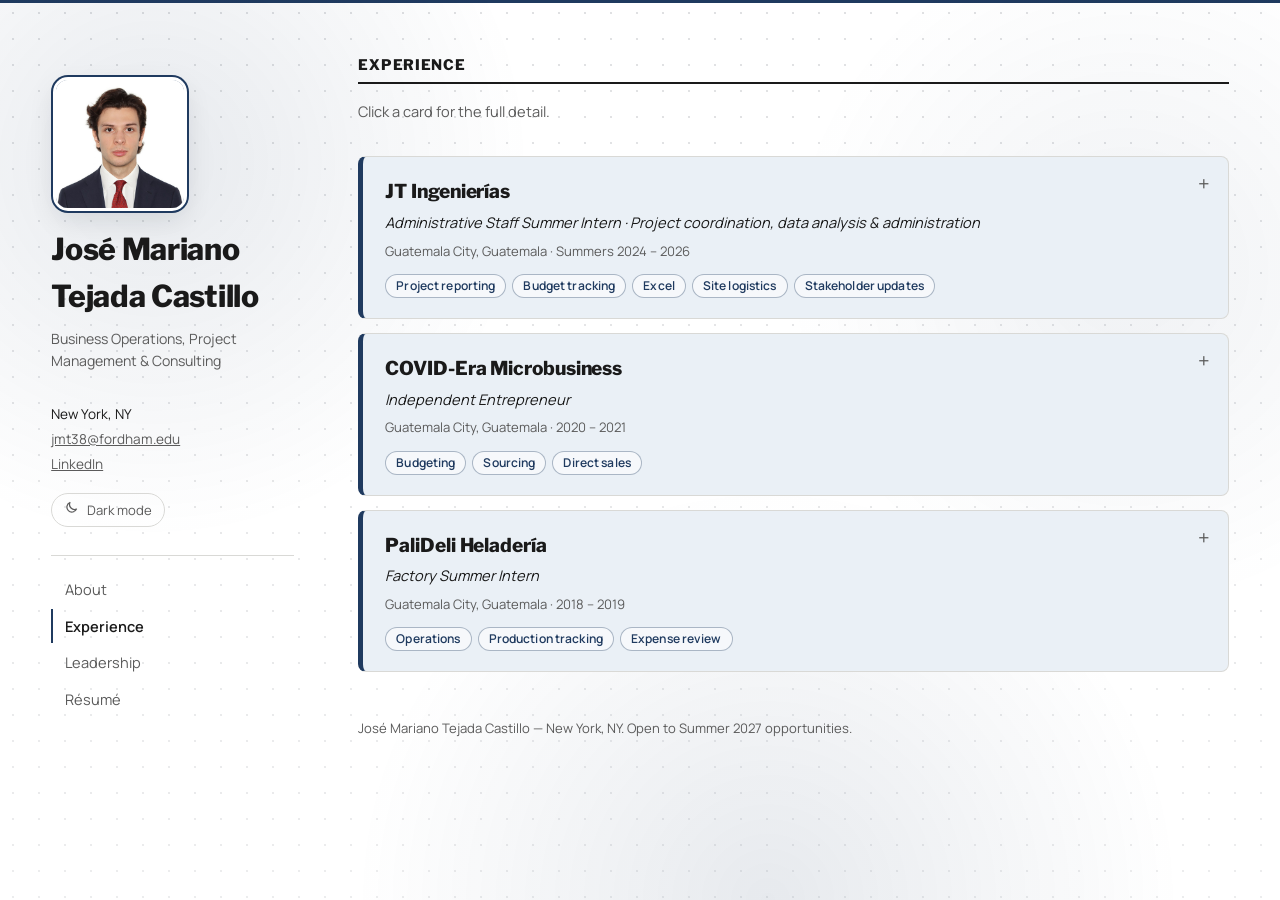
==== experience.html @ 31da2e09 "Add relevant coursework to education cards Co-Authored-By: Claude Opus 5.5 <noreply@anthropic.com>" ====
<!doctype html>
<html lang="en">
<head>
<meta charset="utf-8">
<meta name="viewport" content="width=device-width, initial-scale=1">
<title>Experience — José Tejada</title>
<meta name="description" content="Professional experience: JT Ingenierías and PaliDeli Heladería.">
<meta name="color-scheme" content="light dark">
<script>try{var t=localStorage.getItem("theme");if(t==="light"||t==="dark")document.documentElement.dataset.theme=t}catch(e){}</script>
<meta name="theme-color" content="#1F3A5F">
<link rel="icon" href="data:image/svg+xml,%3Csvg xmlns=%27http://www.w3.org/2000/svg%27 viewBox=%270 0 64 64%27%3E%3Crect width=%2764%27 height=%2764%27 rx=%2712%27 fill=%27%231F3A5F%27/%3E%3Ctext x=%2732%27 y=%2743%27 font-family=%27Arial,Helvetica,sans-serif%27 font-size=%2730%27 font-weight=%27800%27 fill=%27%23FFFFFF%27 text-anchor=%27middle%27%3EJT%3C/text%3E%3C/svg%3E">
<link rel="apple-touch-icon" href="data:image/svg+xml,%3Csvg xmlns=%27http://www.w3.org/2000/svg%27 viewBox=%270 0 64 64%27%3E%3Crect width=%2764%27 height=%2764%27 rx=%2712%27 fill=%27%231F3A5F%27/%3E%3Ctext x=%2732%27 y=%2743%27 font-family=%27Arial,Helvetica,sans-serif%27 font-size=%2730%27 font-weight=%27800%27 fill=%27%23FFFFFF%27 text-anchor=%27middle%27%3EJT%3C/text%3E%3C/svg%3E">
<meta property="og:type" content="profile">
<meta property="og:title" content="Experience — José Tejada">
<meta property="og:description" content="Professional experience: JT Ingenierías and PaliDeli Heladería.">
<meta property="og:url" content="https://josetejadamariano-ux.github.io/experience.html">
<meta property="og:image" content="https://josetejadamariano-ux.github.io/headshot.jpg">
<meta name="twitter:card" content="summary">
<meta name="twitter:title" content="Experience — José Tejada">
<meta name="twitter:description" content="Professional experience: JT Ingenierías and PaliDeli Heladería.">
<meta name="twitter:image" content="https://josetejadamariano-ux.github.io/headshot.jpg">
<style>
  :root{
    --ink:#1A1A1A;
    --paper:#FFFFFF;
    --panel:#F7F7F5;
    --muted:#5B5B5B;
    --line:#D9D9D6;
    --accent:#1F3A5F;
    --accent-tint:#EAF0F6;
    --shadow-hover:rgba(15,23,32,.12);
    --glow:rgba(31,58,95,.11);
    --glow-2:rgba(31,58,95,.07);
    --dot:rgba(60,66,78,.16);
    --spot:rgba(30,40,60,.10);
    --card-glow:rgba(31,58,95,.10);
  }
  @media (prefers-color-scheme: dark){
    :root:not([data-theme="light"]){
      --ink:#EDEDED; --paper:#121212; --panel:#191919; --muted:#A3A3A3; --line:#333333;
      --accent:#7FA0C9; --accent-tint:#1B2733; --shadow-hover:rgba(0,0,0,.5);
      --glow:rgba(127,160,201,.17); --glow-2:rgba(127,160,201,.11); --dot:rgba(255,255,255,.05); --spot:rgba(127,160,201,.11); --card-glow:rgba(127,160,201,.16);
    }
  }
  :root[data-theme="dark"]{
    --ink:#EDEDED; --paper:#121212; --panel:#191919; --muted:#A3A3A3; --line:#333333;
    --accent:#7FA0C9; --accent-tint:#1B2733; --shadow-hover:rgba(0,0,0,.5);
    --glow:rgba(127,160,201,.17); --glow-2:rgba(127,160,201,.11); --dot:rgba(255,255,255,.05); --spot:rgba(127,160,201,.11); --card-glow:rgba(127,160,201,.16);
  }
  *{box-sizing:border-box}
  html{border-top:3px solid var(--accent);font-size:clamp(16px, .4vw + 11px, 19px)}
  body{
    background:var(--paper); color:var(--ink); margin:0;
    font-family:"Manrope",Calibri,"Segoe UI",Arial,sans-serif;
    line-height:1.55; font-size:1rem;
  }

  /* ---------- ambient background: slow-drifting soft glow + faint dot grid ---------- */
  body::before,body::after{content:"";position:fixed;inset:0;z-index:-1;pointer-events:none}
  body::before{
    background:
      radial-gradient(42vmax 42vmax at 12% 18%, var(--glow), transparent 70%),
      radial-gradient(38vmax 38vmax at 88% 30%, var(--glow-2), transparent 70%),
      radial-gradient(46vmax 46vmax at 60% 100%, var(--glow), transparent 70%);
    animation:drift 38s ease-in-out infinite alternate;
  }
  body::after{
    background-image:radial-gradient(var(--dot) 1px, transparent 1.2px);
    background-size:26px 26px;
    -webkit-mask-image:linear-gradient(180deg,#000 0%,rgba(0,0,0,.6) 100%);
            mask-image:linear-gradient(180deg,#000 0%,rgba(0,0,0,.6) 100%);
  }
  @keyframes drift{
    0%  {transform:translate3d(0,0,0) scale(1)}
    50% {transform:translate3d(3vw,-2vh,0) scale(1.06)}
    100%{transform:translate3d(-2vw,3vh,0) scale(1.02)}
  }
  .spotlight{
    position:fixed;inset:0;z-index:-1;pointer-events:none;opacity:0;transition:opacity .5s ease;
    background:radial-gradient(600px circle at var(--mx,50%) var(--my,50%), var(--spot), transparent 65%);
  }
  .spotlight.on{opacity:1}
  .reveal-ready .entry:not(.in){opacity:0}
  .entry.in{animation:rise .5s cubic-bezier(.2,.7,.3,1) var(--d,0ms) backwards}
  @keyframes rise{from{opacity:0;transform:translateY(10px)}to{opacity:1;transform:none}}
  .content,.sidebar{animation:rise .55s ease-out both}
  .content{animation-delay:.08s}
  @media (prefers-reduced-motion: reduce){
    body::before,.content,.sidebar,.entry.in{animation:none}
  }
  a{color:var(--accent)}
  a:focus-visible,summary:focus-visible{outline:2px solid var(--accent);outline-offset:-2px}
  h1,h2,.entry-org{font-family:"Libre Franklin","Manrope",Calibri,"Segoe UI",Arial,sans-serif}
  h1{font-size:1.875rem;font-weight:800;margin:0;letter-spacing:-.01em}
  h2{
    font-size:0.90625rem;font-weight:800;letter-spacing:.05em;text-transform:uppercase;
    margin:0 0 16px;padding-bottom:5px;border-bottom:2px solid var(--ink);
  }
  [hidden]{display:none!important}

  /* ---------- shell: sidebar + content ---------- */
  .shell{
    max-width:1680px;margin:0 auto;padding:0 clamp(24px, 4vw, 80px);
    display:grid;grid-template-columns:clamp(240px, 19vw, 330px) 1fr;gap:clamp(40px, 5vw, 104px);
    align-items:start;
  }
  @media (max-width:800px){
    .shell{grid-template-columns:1fr;gap:0;padding:0 20px}
  }

  .sidebar{
    position:sticky;top:24px;padding:clamp(36px, 4vw, 64px) 0;
    display:flex;flex-direction:column;gap:18px;
  }
  @media (max-width:800px){
    .sidebar{position:static;padding:28px 0 20px;border-bottom:1px solid var(--line)}
  }
  .headshot{
    width:clamp(120px, 10vw, 180px);height:clamp(120px, 10vw, 180px);border-radius:12px;object-fit:cover;
    box-shadow:0 0 0 3px var(--paper), 0 0 0 5px var(--accent), 0 10px 28px var(--shadow-hover);
    margin:5px 0 0 5px;
  }
  .sb-role{font-size:0.875rem;color:var(--muted);margin-top:8px}
  .sb-contact{margin-top:14px;display:flex;flex-direction:column;gap:4px;font-size:0.84375rem}
  .sb-contact a{color:var(--muted);text-decoration:underline}
  .theme-toggle{
    align-self:flex-start;display:inline-flex;align-items:center;gap:8px;
    font:inherit;font-size:0.8125rem;color:var(--muted);cursor:pointer;
    background:none;border:1px solid var(--line);border-radius:999px;padding:6px 12px;
    transition:color .16s ease,border-color .16s ease;
  }
  .theme-toggle:hover{color:var(--ink);border-color:var(--accent)}
  .theme-toggle:focus-visible{outline:2px solid var(--accent);outline-offset:2px}

  .sb-nav{
    margin-top:10px;padding-top:16px;border-top:1px solid var(--line);
    display:flex;flex-direction:column;gap:2px;
  }
  @media (max-width:800px){
    .sb-nav{flex-direction:row;flex-wrap:wrap;gap:4px 18px;border-top:0;padding-top:12px}
  }
  .sb-nav a{
    position:relative;color:var(--muted);text-decoration:none;font-size:0.90625rem;
    padding:6px 0 6px 12px;border-left:2px solid transparent;
    transition:border-color .16s ease,color .16s ease;
  }
  @media (max-width:800px){ .sb-nav a{padding:2px 0;border-left:0} }
  .sb-nav a:hover{color:var(--ink)}
  .sb-nav a[aria-current="page"]{color:var(--ink);font-weight:600;border-left-color:var(--accent)}

  /* ---------- content column ---------- */
  .content{min-width:0;padding:clamp(36px, 4vw, 64px) 0 60px}

  .page-title{padding-bottom:8px}
  .page-title .sub{margin-top:4px;font-size:0.90625rem;color:var(--muted)}

  section{padding:26px 0}
  section:first-child{padding-top:0}
  section + section{border-top:1px solid var(--line)}
  .about p{margin:0 0 1.1em;max-width:78ch;font-size:1.09375rem;line-height:1.6}
  .about p:last-child{margin-bottom:0}

  /* ---------- entry cards ---------- */
  .card-grid{
    display:grid;grid-template-columns:1fr;gap:14px;
  }
  .card-grid.two-col{grid-template-columns:repeat(2,1fr);gap:clamp(18px, 1.6vw, 28px)}
  @media (max-width:600px){
    .card-grid.two-col{grid-template-columns:1fr}
  }

  .entry{
    background:var(--accent-tint);
    border:1px solid var(--line);
    border-left:5px solid var(--accent);
    border-radius:8px;
    padding:0;position:relative;
    transition:transform .16s ease, box-shadow .16s ease, border-color .16s ease;
  }
  .entry::before{
    content:"";position:absolute;inset:0;border-radius:inherit;pointer-events:none;
    opacity:0;transition:opacity .25s ease;
    background:radial-gradient(420px circle at var(--gx,50%) var(--gy,50%), var(--card-glow), transparent 65%);
  }
  .entry:hover::before{opacity:1}
  .entry:hover{border-top-color:color-mix(in srgb, var(--accent) 45%, var(--line));border-right-color:color-mix(in srgb, var(--accent) 45%, var(--line));border-bottom-color:color-mix(in srgb, var(--accent) 45%, var(--line))}
  .entry > *{position:relative}
  .entry:hover{transform:translateY(-3px);box-shadow:0 10px 24px var(--shadow-hover)}
  @media (prefers-reduced-motion: reduce){
    .entry{transition:none} .entry:hover{transform:none}
  }
  .entry summary{
    list-style:none;cursor:pointer;padding:20px 44px 20px 22px;
    display:flex;flex-direction:column;gap:3px;position:relative;
  }
  .entry summary::-webkit-details-marker{display:none}
  .entry summary::after{
    content:"+";position:absolute;top:17px;right:18px;transition:transform .25s ease;
    font-size:1.25rem;color:var(--muted);line-height:1;
  }
  .entry[open] summary::after{content:"–";transform:rotate(180deg)}
  .entry-org{font-weight:800;font-size:1.1875rem;letter-spacing:-.005em}
  .entry-role{font-style:italic;color:var(--ink);font-size:0.90625rem;margin-top:1px}
  .entry-meta{color:var(--muted);font-size:0.8125rem;margin-top:4px}
  .entry-body{padding:0 22px 20px;overflow:hidden}
  .entry-courses{margin-top:10px;font-size:0.84375rem;color:var(--ink);max-width:90ch}
  .tags{display:flex;flex-wrap:wrap;gap:6px;margin:10px 0 0;padding:0;list-style:none}
  .tags li{
    font-size:0.75rem;font-weight:600;letter-spacing:.01em;line-height:1;
    padding:5px 10px;border-radius:999px;
    color:var(--accent);border:1px solid color-mix(in srgb, var(--accent) 35%, transparent);
    background:color-mix(in srgb, var(--paper) 55%, transparent);
  }
  .entry-body ul{margin:0;padding-left:18px;font-size:0.90625rem;max-width:90ch}
  .entry-body li + li{margin-top:5px}
  .entry-plain{padding:20px 22px}

  /* ---------- resume page ---------- */
  .resume-tagline{color:var(--muted);margin-top:6px;max-width:60ch}
  .btn-row{margin-top:16px;display:flex;gap:10px;flex-wrap:wrap}
  .btn{
    display:inline-block;font-size:0.875rem;font-weight:600;text-decoration:none;
    padding:10px 18px;border-radius:4px;border:1px solid var(--ink);color:var(--ink);
    cursor:pointer;background:none;font-family:inherit;
  }
  .btn.primary{background:var(--ink);color:var(--paper)}
  .fact{display:flex;gap:14px;padding:6px 0;font-size:0.90625rem}
  .fact dt{flex:none;width:150px;color:var(--muted)}
  .fact dd{margin:0}
  .fact dd ul{margin:0;padding-left:16px}
  .fact dd li + li{margin-top:3px}

  footer.site-footer{padding:20px 0 40px;font-size:0.8125rem;color:var(--muted)}
</style>
<link rel="preconnect" href="https://fonts.googleapis.com">
<link rel="preconnect" href="https://fonts.gstatic.com" crossorigin>
<link href="https://fonts.googleapis.com/css2?family=Libre+Franklin:wght@700;800;900&family=Manrope:wght@400;500;600;700&display=swap" rel="stylesheet">
</head>
<body>
<div class="shell">
<aside class="sidebar">
    <img class="headshot" src="headshot.jpg" alt="José Mariano Tejada Castillo" width="120" height="120">
    <div>
      <h1>José Mariano Tejada Castillo</h1>
      <div class="sb-role">Business Operations, Project Management &amp; Consulting</div>
    </div>
    <div class="sb-contact">
      <span>New York, NY</span>
      <a href="mailto:jmt38@fordham.edu">jmt38@fordham.edu</a>
      <a href="https://www.linkedin.com/in/josemarianotejada" target="_blank" rel="noopener">LinkedIn</a>
    </div>
    <button class="theme-toggle" type="button" hidden><span class="tt-sun"><svg viewBox="0 0 24 24" width="15" height="15" fill="none" stroke="currentColor" stroke-width="2" stroke-linecap="round" aria-hidden="true"><circle cx="12" cy="12" r="4.5"/><path d="M12 2v2M12 20v2M4.9 4.9l1.4 1.4M17.7 17.7l1.4 1.4M2 12h2M20 12h2M4.9 19.1l1.4-1.4M17.7 6.3l1.4-1.4"/></svg></span><span class="tt-moon"><svg viewBox="0 0 24 24" width="15" height="15" fill="none" stroke="currentColor" stroke-width="2" stroke-linecap="round" stroke-linejoin="round" aria-hidden="true"><path d="M20 14.5A8 8 0 0 1 9.5 4a8 8 0 1 0 10.5 10.5z"/></svg></span><span class="tt-label"></span></button>
    <nav class="sb-nav">
      <a href="index.html">About</a>
      <a href="experience.html" aria-current="page">Experience</a>
      <a href="leadership.html">Leadership</a>
      <a href="resume.html">Résumé</a>
    </nav>
  </aside>
  <main class="content">
    <div class="page-title">
      <h2>Experience</h2>
      <div class="sub">Click a card for the full detail.</div>
    </div>
    <section>
      <div class="card-grid">
      <details class="entry">
        <summary>
          <div class="entry-org">JT Ingenierías</div>
          <div class="entry-role">Administrative Staff Summer Intern · Project coordination, data analysis &amp; administration</div>
          <div class="entry-meta">Guatemala City, Guatemala · Summers 2024 – 2026</div>
          <ul class="tags" aria-label="Skills"><li>Project reporting</li><li>Budget tracking</li><li>Excel</li><li>Site logistics</li><li>Stakeholder updates</li></ul>
        </summary>
        <div class="entry-body">
          <ul>
          <li>Compiled progress and budget reports and ran Excel-based analysis for three sections of the Corredor Verde toll road development, a ~$65M infrastructure project, for the engineering and construction teams</li>
          <li>Moved into on-site logistics and 3D-model review in the third summer, pulling project status directly from field operations rather than solely through desk-based reporting</li>
          <li>Presented weekly project reports, compiled in PowerPoint, to my supervisor across all three summers to keep senior stakeholders informed</li>
          </ul>
        </div>
      </details>
      <details class="entry">
        <summary>
          <div class="entry-org">COVID-Era Microbusiness</div>
          <div class="entry-role">Independent Entrepreneur</div>
          <div class="entry-meta">Guatemala City, Guatemala · 2020 – 2021</div>
          <ul class="tags" aria-label="Skills"><li>Budgeting</li><li>Sourcing</li><li>Direct sales</li></ul>
        </summary>
        <div class="entry-body">
          <ul>
          <li>Co-managed a face mask and sweater venture during the pandemic</li>
          <li>Oversaw budgeting, production sourcing, and direct sales strategy</li>
          </ul>
        </div>
      </details>
      <details class="entry">
        <summary>
          <div class="entry-org">PaliDeli Heladería</div>
          <div class="entry-role">Factory Summer Intern</div>
          <div class="entry-meta">Guatemala City, Guatemala · 2018 – 2019</div>
          <ul class="tags" aria-label="Skills"><li>Operations</li><li>Production tracking</li><li>Expense review</li></ul>
        </summary>
        <div class="entry-body">
          <ul>
          <li>Supported daily operations as part of a 4-person factory team, assisting with production tracking and expense review</li>
          <li>Collaborated with senior staff on marketing and strategy initiatives tied to production output</li>
          </ul>
        </div>
      </details>
      </div>
    </section>
    <footer class="site-footer">José Mariano Tejada Castillo — New York, NY. Open to Summer 2027 opportunities.</footer>
  </main>

</div>
<script src="site.js" defer></script>
</body>
</html>
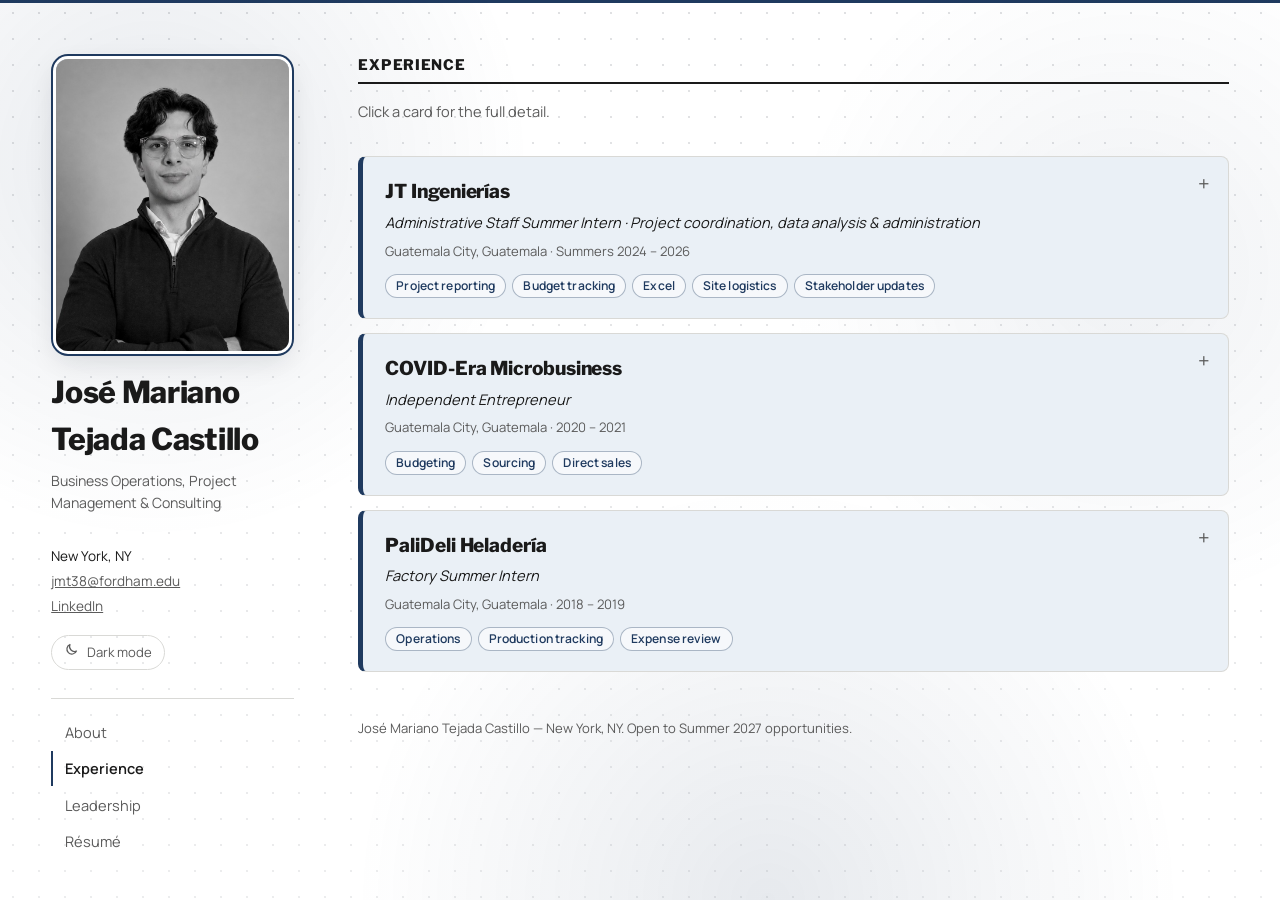
==== commit c8e1ede3: "New portrait photo (4:5) in sidebar, updated link-preview card Co-Authored-By: Claude Opus 5.5 <nore" ====
--- a/experience.html
+++ b/experience.html
@@ -14,224 +14,15 @@
 <meta property="og:title" content="Experience — José Tejada">
 <meta property="og:description" content="Professional experience: JT Ingenierías and PaliDeli Heladería.">
 <meta property="og:url" content="https://josetejadamariano-ux.github.io/experience.html">
-<meta property="og:image" content="https://josetejadamariano-ux.github.io/headshot.jpg">
-<meta name="twitter:card" content="summary">
+<meta property="og:image" content="https://josetejadamariano-ux.github.io/share.png">
+<meta property="og:image:width" content="1200">
+<meta property="og:image:height" content="630">
+<meta property="og:image:alt" content="José Tejada — Business Operations, Project Management &amp; Consulting">
+<meta name="twitter:card" content="summary_large_image">
 <meta name="twitter:title" content="Experience — José Tejada">
 <meta name="twitter:description" content="Professional experience: JT Ingenierías and PaliDeli Heladería.">
-<meta name="twitter:image" content="https://josetejadamariano-ux.github.io/headshot.jpg">
-<style>
-  :root{
-    --ink:#1A1A1A;
-    --paper:#FFFFFF;
-    --panel:#F7F7F5;
-    --muted:#5B5B5B;
-    --line:#D9D9D6;
-    --accent:#1F3A5F;
-    --accent-tint:#EAF0F6;
-    --shadow-hover:rgba(15,23,32,.12);
-    --glow:rgba(31,58,95,.11);
-    --glow-2:rgba(31,58,95,.07);
-    --dot:rgba(60,66,78,.16);
-    --spot:rgba(30,40,60,.10);
-    --card-glow:rgba(31,58,95,.10);
-  }
-  @media (prefers-color-scheme: dark){
-    :root:not([data-theme="light"]){
-      --ink:#EDEDED; --paper:#121212; --panel:#191919; --muted:#A3A3A3; --line:#333333;
-      --accent:#7FA0C9; --accent-tint:#1B2733; --shadow-hover:rgba(0,0,0,.5);
-      --glow:rgba(127,160,201,.17); --glow-2:rgba(127,160,201,.11); --dot:rgba(255,255,255,.05); --spot:rgba(127,160,201,.11); --card-glow:rgba(127,160,201,.16);
-    }
-  }
-  :root[data-theme="dark"]{
-    --ink:#EDEDED; --paper:#121212; --panel:#191919; --muted:#A3A3A3; --line:#333333;
-    --accent:#7FA0C9; --accent-tint:#1B2733; --shadow-hover:rgba(0,0,0,.5);
-    --glow:rgba(127,160,201,.17); --glow-2:rgba(127,160,201,.11); --dot:rgba(255,255,255,.05); --spot:rgba(127,160,201,.11); --card-glow:rgba(127,160,201,.16);
-  }
-  *{box-sizing:border-box}
-  html{border-top:3px solid var(--accent);font-size:clamp(16px, .4vw + 11px, 19px)}
-  body{
-    background:var(--paper); color:var(--ink); margin:0;
-    font-family:"Manrope",Calibri,"Segoe UI",Arial,sans-serif;
-    line-height:1.55; font-size:1rem;
-  }
-
-  /* ---------- ambient background: slow-drifting soft glow + faint dot grid ---------- */
-  body::before,body::after{content:"";position:fixed;inset:0;z-index:-1;pointer-events:none}
-  body::before{
-    background:
-      radial-gradient(42vmax 42vmax at 12% 18%, var(--glow), transparent 70%),
-      radial-gradient(38vmax 38vmax at 88% 30%, var(--glow-2), transparent 70%),
-      radial-gradient(46vmax 46vmax at 60% 100%, var(--glow), transparent 70%);
-    animation:drift 38s ease-in-out infinite alternate;
-  }
-  body::after{
-    background-image:radial-gradient(var(--dot) 1px, transparent 1.2px);
-    background-size:26px 26px;
-    -webkit-mask-image:linear-gradient(180deg,#000 0%,rgba(0,0,0,.6) 100%);
-            mask-image:linear-gradient(180deg,#000 0%,rgba(0,0,0,.6) 100%);
-  }
-  @keyframes drift{
-    0%  {transform:translate3d(0,0,0) scale(1)}
-    50% {transform:translate3d(3vw,-2vh,0) scale(1.06)}
-    100%{transform:translate3d(-2vw,3vh,0) scale(1.02)}
-  }
-  .spotlight{
-    position:fixed;inset:0;z-index:-1;pointer-events:none;opacity:0;transition:opacity .5s ease;
-    background:radial-gradient(600px circle at var(--mx,50%) var(--my,50%), var(--spot), transparent 65%);
-  }
-  .spotlight.on{opacity:1}
-  .reveal-ready .entry:not(.in){opacity:0}
-  .entry.in{animation:rise .5s cubic-bezier(.2,.7,.3,1) var(--d,0ms) backwards}
-  @keyframes rise{from{opacity:0;transform:translateY(10px)}to{opacity:1;transform:none}}
-  .content,.sidebar{animation:rise .55s ease-out both}
-  .content{animation-delay:.08s}
-  @media (prefers-reduced-motion: reduce){
-    body::before,.content,.sidebar,.entry.in{animation:none}
-  }
-  a{color:var(--accent)}
-  a:focus-visible,summary:focus-visible{outline:2px solid var(--accent);outline-offset:-2px}
-  h1,h2,.entry-org{font-family:"Libre Franklin","Manrope",Calibri,"Segoe UI",Arial,sans-serif}
-  h1{font-size:1.875rem;font-weight:800;margin:0;letter-spacing:-.01em}
-  h2{
-    font-size:0.90625rem;font-weight:800;letter-spacing:.05em;text-transform:uppercase;
-    margin:0 0 16px;padding-bottom:5px;border-bottom:2px solid var(--ink);
-  }
-  [hidden]{display:none!important}
-
-  /* ---------- shell: sidebar + content ---------- */
-  .shell{
-    max-width:1680px;margin:0 auto;padding:0 clamp(24px, 4vw, 80px);
-    display:grid;grid-template-columns:clamp(240px, 19vw, 330px) 1fr;gap:clamp(40px, 5vw, 104px);
-    align-items:start;
-  }
-  @media (max-width:800px){
-    .shell{grid-template-columns:1fr;gap:0;padding:0 20px}
-  }
-
-  .sidebar{
-    position:sticky;top:24px;padding:clamp(36px, 4vw, 64px) 0;
-    display:flex;flex-direction:column;gap:18px;
-  }
-  @media (max-width:800px){
-    .sidebar{position:static;padding:28px 0 20px;border-bottom:1px solid var(--line)}
-  }
-  .headshot{
-    width:clamp(120px, 10vw, 180px);height:clamp(120px, 10vw, 180px);border-radius:12px;object-fit:cover;
-    box-shadow:0 0 0 3px var(--paper), 0 0 0 5px var(--accent), 0 10px 28px var(--shadow-hover);
-    margin:5px 0 0 5px;
-  }
-  .sb-role{font-size:0.875rem;color:var(--muted);margin-top:8px}
-  .sb-contact{margin-top:14px;display:flex;flex-direction:column;gap:4px;font-size:0.84375rem}
-  .sb-contact a{color:var(--muted);text-decoration:underline}
-  .theme-toggle{
-    align-self:flex-start;display:inline-flex;align-items:center;gap:8px;
-    font:inherit;font-size:0.8125rem;color:var(--muted);cursor:pointer;
-    background:none;border:1px solid var(--line);border-radius:999px;padding:6px 12px;
-    transition:color .16s ease,border-color .16s ease;
-  }
-  .theme-toggle:hover{color:var(--ink);border-color:var(--accent)}
-  .theme-toggle:focus-visible{outline:2px solid var(--accent);outline-offset:2px}
-
-  .sb-nav{
-    margin-top:10px;padding-top:16px;border-top:1px solid var(--line);
-    display:flex;flex-direction:column;gap:2px;
-  }
-  @media (max-width:800px){
-    .sb-nav{flex-direction:row;flex-wrap:wrap;gap:4px 18px;border-top:0;padding-top:12px}
-  }
-  .sb-nav a{
-    position:relative;color:var(--muted);text-decoration:none;font-size:0.90625rem;
-    padding:6px 0 6px 12px;border-left:2px solid transparent;
-    transition:border-color .16s ease,color .16s ease;
-  }
-  @media (max-width:800px){ .sb-nav a{padding:2px 0;border-left:0} }
-  .sb-nav a:hover{color:var(--ink)}
-  .sb-nav a[aria-current="page"]{color:var(--ink);font-weight:600;border-left-color:var(--accent)}
-
-  /* ---------- content column ---------- */
-  .content{min-width:0;padding:clamp(36px, 4vw, 64px) 0 60px}
-
-  .page-title{padding-bottom:8px}
-  .page-title .sub{margin-top:4px;font-size:0.90625rem;color:var(--muted)}
-
-  section{padding:26px 0}
-  section:first-child{padding-top:0}
-  section + section{border-top:1px solid var(--line)}
-  .about p{margin:0 0 1.1em;max-width:78ch;font-size:1.09375rem;line-height:1.6}
-  .about p:last-child{margin-bottom:0}
-
-  /* ---------- entry cards ---------- */
-  .card-grid{
-    display:grid;grid-template-columns:1fr;gap:14px;
-  }
-  .card-grid.two-col{grid-template-columns:repeat(2,1fr);gap:clamp(18px, 1.6vw, 28px)}
-  @media (max-width:600px){
-    .card-grid.two-col{grid-template-columns:1fr}
-  }
-
-  .entry{
-    background:var(--accent-tint);
-    border:1px solid var(--line);
-    border-left:5px solid var(--accent);
-    border-radius:8px;
-    padding:0;position:relative;
-    transition:transform .16s ease, box-shadow .16s ease, border-color .16s ease;
-  }
-  .entry::before{
-    content:"";position:absolute;inset:0;border-radius:inherit;pointer-events:none;
-    opacity:0;transition:opacity .25s ease;
-    background:radial-gradient(420px circle at var(--gx,50%) var(--gy,50%), var(--card-glow), transparent 65%);
-  }
-  .entry:hover::before{opacity:1}
-  .entry:hover{border-top-color:color-mix(in srgb, var(--accent) 45%, var(--line));border-right-color:color-mix(in srgb, var(--accent) 45%, var(--line));border-bottom-color:color-mix(in srgb, var(--accent) 45%, var(--line))}
-  .entry > *{position:relative}
-  .entry:hover{transform:translateY(-3px);box-shadow:0 10px 24px var(--shadow-hover)}
-  @media (prefers-reduced-motion: reduce){
-    .entry{transition:none} .entry:hover{transform:none}
-  }
-  .entry summary{
-    list-style:none;cursor:pointer;padding:20px 44px 20px 22px;
-    display:flex;flex-direction:column;gap:3px;position:relative;
-  }
-  .entry summary::-webkit-details-marker{display:none}
-  .entry summary::after{
-    content:"+";position:absolute;top:17px;right:18px;transition:transform .25s ease;
-    font-size:1.25rem;color:var(--muted);line-height:1;
-  }
-  .entry[open] summary::after{content:"–";transform:rotate(180deg)}
-  .entry-org{font-weight:800;font-size:1.1875rem;letter-spacing:-.005em}
-  .entry-role{font-style:italic;color:var(--ink);font-size:0.90625rem;margin-top:1px}
-  .entry-meta{color:var(--muted);font-size:0.8125rem;margin-top:4px}
-  .entry-body{padding:0 22px 20px;overflow:hidden}
-  .entry-courses{margin-top:10px;font-size:0.84375rem;color:var(--ink);max-width:90ch}
-  .tags{display:flex;flex-wrap:wrap;gap:6px;margin:10px 0 0;padding:0;list-style:none}
-  .tags li{
-    font-size:0.75rem;font-weight:600;letter-spacing:.01em;line-height:1;
-    padding:5px 10px;border-radius:999px;
-    color:var(--accent);border:1px solid color-mix(in srgb, var(--accent) 35%, transparent);
-    background:color-mix(in srgb, var(--paper) 55%, transparent);
-  }
-  .entry-body ul{margin:0;padding-left:18px;font-size:0.90625rem;max-width:90ch}
-  .entry-body li + li{margin-top:5px}
-  .entry-plain{padding:20px 22px}
-
-  /* ---------- resume page ---------- */
-  .resume-tagline{color:var(--muted);margin-top:6px;max-width:60ch}
-  .btn-row{margin-top:16px;display:flex;gap:10px;flex-wrap:wrap}
-  .btn{
-    display:inline-block;font-size:0.875rem;font-weight:600;text-decoration:none;
-    padding:10px 18px;border-radius:4px;border:1px solid var(--ink);color:var(--ink);
-    cursor:pointer;background:none;font-family:inherit;
-  }
-  .btn.primary{background:var(--ink);color:var(--paper)}
-  .fact{display:flex;gap:14px;padding:6px 0;font-size:0.90625rem}
-  .fact dt{flex:none;width:150px;color:var(--muted)}
-  .fact dd{margin:0}
-  .fact dd ul{margin:0;padding-left:16px}
-  .fact dd li + li{margin-top:3px}
-
-  footer.site-footer{padding:20px 0 40px;font-size:0.8125rem;color:var(--muted)}
-</style>
+<meta name="twitter:image" content="https://josetejadamariano-ux.github.io/share.png">
+<link rel="stylesheet" href="style.css">
 <link rel="preconnect" href="https://fonts.googleapis.com">
 <link rel="preconnect" href="https://fonts.gstatic.com" crossorigin>
 <link href="https://fonts.googleapis.com/css2?family=Libre+Franklin:wght@700;800;900&family=Manrope:wght@400;500;600;700&display=swap" rel="stylesheet">
@@ -239,7 +30,7 @@
 <body>
 <div class="shell">
 <aside class="sidebar">
-    <img class="headshot" src="headshot.jpg" alt="José Mariano Tejada Castillo" width="120" height="120">
+    <img class="headshot" src="portrait.jpg" alt="José Mariano Tejada Castillo" width="800" height="1000">
     <div>
       <h1>José Mariano Tejada Castillo</h1>
       <div class="sb-role">Business Operations, Project Management &amp; Consulting</div>
--- a/style.css
+++ b/style.css
@@ -0,0 +1,215 @@
+:root{
+  --ink:#1A1A1A;
+  --paper:#FFFFFF;
+  --panel:#F7F7F5;
+  --muted:#5B5B5B;
+  --line:#D9D9D6;
+  --accent:#1F3A5F;
+  --accent-tint:#EAF0F6;
+  --shadow-hover:rgba(15,23,32,.12);
+  --glow:rgba(31,58,95,.11);
+  --glow-2:rgba(31,58,95,.07);
+  --dot:rgba(60,66,78,.16);
+  --spot:rgba(30,40,60,.10);
+  --card-glow:rgba(31,58,95,.10);
+}
+@media (prefers-color-scheme: dark){
+  :root:not([data-theme="light"]){
+    --ink:#EDEDED; --paper:#121212; --panel:#191919; --muted:#A3A3A3; --line:#333333;
+    --accent:#7FA0C9; --accent-tint:#1B2733; --shadow-hover:rgba(0,0,0,.5);
+    --glow:rgba(127,160,201,.17); --glow-2:rgba(127,160,201,.11); --dot:rgba(255,255,255,.05); --spot:rgba(127,160,201,.11); --card-glow:rgba(127,160,201,.16);
+  }
+}
+:root[data-theme="dark"]{
+  --ink:#EDEDED; --paper:#121212; --panel:#191919; --muted:#A3A3A3; --line:#333333;
+  --accent:#7FA0C9; --accent-tint:#1B2733; --shadow-hover:rgba(0,0,0,.5);
+  --glow:rgba(127,160,201,.17); --glow-2:rgba(127,160,201,.11); --dot:rgba(255,255,255,.05); --spot:rgba(127,160,201,.11); --card-glow:rgba(127,160,201,.16);
+}
+*{box-sizing:border-box}
+html{border-top:3px solid var(--accent);font-size:clamp(16px, .4vw + 11px, 19px)}
+body{
+  background:var(--paper); color:var(--ink); margin:0;
+  font-family:"Manrope",Calibri,"Segoe UI",Arial,sans-serif;
+  line-height:1.55; font-size:1rem;
+}
+
+/* ---------- ambient background: slow-drifting soft glow + faint dot grid ---------- */
+body::before,body::after{content:"";position:fixed;inset:0;z-index:-1;pointer-events:none}
+body::before{
+  background:
+    radial-gradient(42vmax 42vmax at 12% 18%, var(--glow), transparent 70%),
+    radial-gradient(38vmax 38vmax at 88% 30%, var(--glow-2), transparent 70%),
+    radial-gradient(46vmax 46vmax at 60% 100%, var(--glow), transparent 70%);
+  animation:drift 38s ease-in-out infinite alternate;
+}
+body::after{
+  background-image:radial-gradient(var(--dot) 1px, transparent 1.2px);
+  background-size:26px 26px;
+  -webkit-mask-image:linear-gradient(180deg,#000 0%,rgba(0,0,0,.6) 100%);
+          mask-image:linear-gradient(180deg,#000 0%,rgba(0,0,0,.6) 100%);
+}
+@keyframes drift{
+  0%  {transform:translate3d(0,0,0) scale(1)}
+  50% {transform:translate3d(3vw,-2vh,0) scale(1.06)}
+  100%{transform:translate3d(-2vw,3vh,0) scale(1.02)}
+}
+.spotlight{
+  position:fixed;inset:0;z-index:-1;pointer-events:none;opacity:0;transition:opacity .5s ease;
+  background:radial-gradient(600px circle at var(--mx,50%) var(--my,50%), var(--spot), transparent 65%);
+}
+.spotlight.on{opacity:1}
+.reveal-ready .entry:not(.in){opacity:0}
+.entry.in{animation:rise .5s cubic-bezier(.2,.7,.3,1) var(--d,0ms) backwards}
+@keyframes rise{from{opacity:0;transform:translateY(10px)}to{opacity:1;transform:none}}
+.content,.sidebar{animation:rise .55s ease-out both}
+.content{animation-delay:.08s}
+@media (prefers-reduced-motion: reduce){
+  body::before,.content,.sidebar,.entry.in{animation:none}
+}
+a{color:var(--accent)}
+a:focus-visible,summary:focus-visible{outline:2px solid var(--accent);outline-offset:-2px}
+h1,h2,.entry-org{font-family:"Libre Franklin","Manrope",Calibri,"Segoe UI",Arial,sans-serif}
+h1{font-size:1.875rem;font-weight:800;margin:0;letter-spacing:-.01em}
+h2{
+  font-size:0.90625rem;font-weight:800;letter-spacing:.05em;text-transform:uppercase;
+  margin:0 0 16px;padding-bottom:5px;border-bottom:2px solid var(--ink);
+}
+[hidden]{display:none!important}
+
+/* ---------- shell: sidebar + content ---------- */
+.shell{
+  max-width:1680px;margin:0 auto;padding:0 clamp(24px, 4vw, 80px);
+  display:grid;grid-template-columns:clamp(240px, 19vw, 330px) 1fr;gap:clamp(40px, 5vw, 104px);
+  align-items:start;
+}
+@media (max-width:800px){
+  .shell{grid-template-columns:1fr;gap:0;padding:0 20px}
+}
+
+.sidebar{
+  position:sticky;top:24px;padding:clamp(36px, 4vw, 64px) 0;
+  display:flex;flex-direction:column;gap:18px;
+}
+@media (max-width:800px){
+  .sidebar{position:static;padding:28px 0 20px;border-bottom:1px solid var(--line)}
+}
+@media (max-height:1000px) and (min-width:801px){
+  .sidebar{position:static}
+}
+.headshot{
+  width:calc(100% - 10px);max-width:290px;height:auto;aspect-ratio:4/5;border-radius:12px;object-fit:cover;
+  box-shadow:0 0 0 3px var(--paper), 0 0 0 5px var(--accent), 0 10px 28px var(--shadow-hover);
+  margin:5px 0 0 5px;
+}
+.sb-role{font-size:0.875rem;color:var(--muted);margin-top:8px}
+.sb-contact{margin-top:14px;display:flex;flex-direction:column;gap:4px;font-size:0.84375rem}
+.sb-contact a{color:var(--muted);text-decoration:underline}
+.theme-toggle{
+  align-self:flex-start;display:inline-flex;align-items:center;gap:8px;
+  font:inherit;font-size:0.8125rem;color:var(--muted);cursor:pointer;
+  background:none;border:1px solid var(--line);border-radius:999px;padding:6px 12px;
+  transition:color .16s ease,border-color .16s ease;
+}
+.theme-toggle:hover{color:var(--ink);border-color:var(--accent)}
+.theme-toggle:focus-visible{outline:2px solid var(--accent);outline-offset:2px}
+
+.sb-nav{
+  margin-top:10px;padding-top:16px;border-top:1px solid var(--line);
+  display:flex;flex-direction:column;gap:2px;
+}
+@media (max-width:800px){
+  .sb-nav{flex-direction:row;flex-wrap:wrap;gap:4px 18px;border-top:0;padding-top:12px}
+}
+.sb-nav a{
+  position:relative;color:var(--muted);text-decoration:none;font-size:0.90625rem;
+  padding:6px 0 6px 12px;border-left:2px solid transparent;
+  transition:border-color .16s ease,color .16s ease;
+}
+@media (max-width:800px){ .sb-nav a{padding:2px 0;border-left:0} }
+@media (max-width:800px){ .headshot{max-width:230px} }
+.sb-nav a:hover{color:var(--ink)}
+.sb-nav a[aria-current="page"]{color:var(--ink);font-weight:600;border-left-color:var(--accent)}
+
+/* ---------- content column ---------- */
+.content{min-width:0;padding:clamp(36px, 4vw, 64px) 0 60px}
+
+.page-title{padding-bottom:8px}
+.page-title .sub{margin-top:4px;font-size:0.90625rem;color:var(--muted)}
+
+section{padding:26px 0}
+section:first-child{padding-top:0}
+section + section{border-top:1px solid var(--line)}
+.about p{margin:0 0 1.1em;max-width:78ch;font-size:1.09375rem;line-height:1.6}
+.about p:last-child{margin-bottom:0}
+
+/* ---------- entry cards ---------- */
+.card-grid{
+  display:grid;grid-template-columns:1fr;gap:14px;
+}
+.card-grid.two-col{grid-template-columns:repeat(2,1fr);gap:clamp(18px, 1.6vw, 28px)}
+@media (max-width:600px){
+  .card-grid.two-col{grid-template-columns:1fr}
+}
+
+.entry{
+  background:var(--accent-tint);
+  border:1px solid var(--line);
+  border-left:5px solid var(--accent);
+  border-radius:8px;
+  padding:0;position:relative;
+  transition:transform .16s ease, box-shadow .16s ease, border-color .16s ease;
+}
+.entry::before{
+  content:"";position:absolute;inset:0;border-radius:inherit;pointer-events:none;
+  opacity:0;transition:opacity .25s ease;
+  background:radial-gradient(420px circle at var(--gx,50%) var(--gy,50%), var(--card-glow), transparent 65%);
+}
+.entry:hover::before{opacity:1}
+.entry:hover{border-top-color:color-mix(in srgb, var(--accent) 45%, var(--line));border-right-color:color-mix(in srgb, var(--accent) 45%, var(--line));border-bottom-color:color-mix(in srgb, var(--accent) 45%, var(--line))}
+.entry > *{position:relative}
+.entry:hover{transform:translateY(-3px);box-shadow:0 10px 24px var(--shadow-hover)}
+@media (prefers-reduced-motion: reduce){
+  .entry{transition:none} .entry:hover{transform:none}
+}
+.entry summary{
+  list-style:none;cursor:pointer;padding:20px 44px 20px 22px;
+  display:flex;flex-direction:column;gap:3px;position:relative;
+}
+.entry summary::-webkit-details-marker{display:none}
+.entry summary::after{
+  content:"+";position:absolute;top:17px;right:18px;transition:transform .25s ease;
+  font-size:1.25rem;color:var(--muted);line-height:1;
+}
+.entry[open] summary::after{content:"–";transform:rotate(180deg)}
+.entry-org{font-weight:800;font-size:1.1875rem;letter-spacing:-.005em}
+.entry-role{font-style:italic;color:var(--ink);font-size:0.90625rem;margin-top:1px}
+.entry-meta{color:var(--muted);font-size:0.8125rem;margin-top:4px}
+.entry-body{padding:0 22px 20px;overflow:hidden}
+.entry-courses{margin-top:10px;font-size:0.84375rem;color:var(--ink);max-width:90ch}
+.tags{display:flex;flex-wrap:wrap;gap:6px;margin:10px 0 0;padding:0;list-style:none}
+.tags li{
+  font-size:0.75rem;font-weight:600;letter-spacing:.01em;line-height:1;
+  padding:5px 10px;border-radius:999px;
+  color:var(--accent);border:1px solid color-mix(in srgb, var(--accent) 35%, transparent);
+  background:color-mix(in srgb, var(--paper) 55%, transparent);
+}
+.entry-body ul{margin:0;padding-left:18px;font-size:0.90625rem;max-width:90ch}
+.entry-body li + li{margin-top:5px}
+.entry-plain{padding:20px 22px}
+
+/* ---------- resume page ---------- */
+.resume-tagline{color:var(--muted);margin-top:6px;max-width:60ch}
+.btn-row{margin-top:16px;display:flex;gap:10px;flex-wrap:wrap}
+.btn{
+  display:inline-block;font-size:0.875rem;font-weight:600;text-decoration:none;
+  padding:10px 18px;border-radius:4px;border:1px solid var(--ink);color:var(--ink);
+  cursor:pointer;background:none;font-family:inherit;
+}
+.btn.primary{background:var(--ink);color:var(--paper)}
+.fact{display:flex;gap:14px;padding:6px 0;font-size:0.90625rem}
+.fact dt{flex:none;width:150px;color:var(--muted)}
+.fact dd{margin:0}
+.fact dd ul{margin:0;padding-left:16px}
+.fact dd li + li{margin-top:3px}
+
+footer.site-footer{padding:20px 0 40px;font-size:0.8125rem;color:var(--muted)}
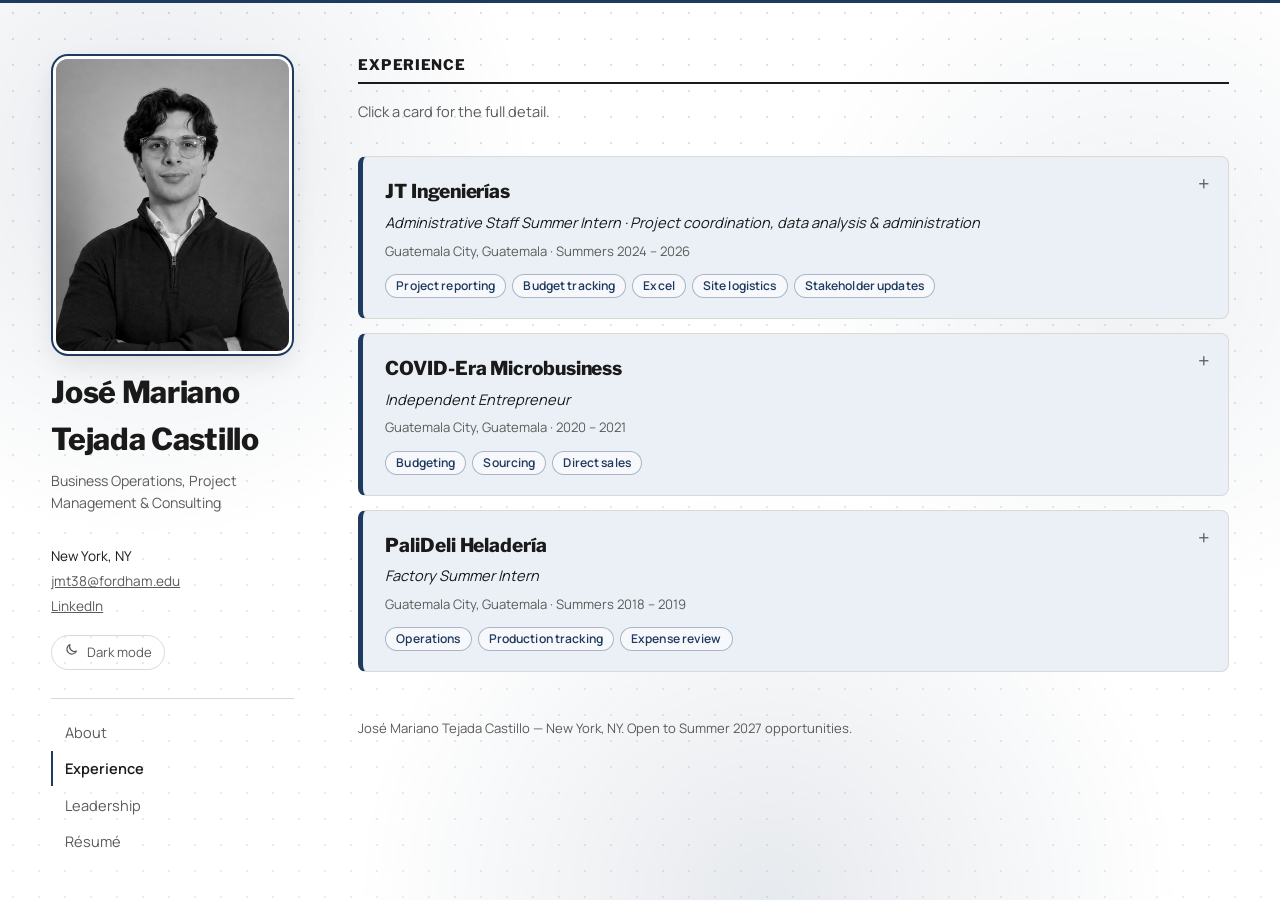
==== commit a372756d: "Mark PaliDeli internship as Summers 2018 – 2019 on site and resume PDF Co-Authored-By: Claude Opus 5" ====
--- a/experience.html
+++ b/experience.html
@@ -88,7 +88,7 @@
         <summary>
           <div class="entry-org">PaliDeli Heladería</div>
           <div class="entry-role">Factory Summer Intern</div>
-          <div class="entry-meta">Guatemala City, Guatemala · 2018 – 2019</div>
+          <div class="entry-meta">Guatemala City, Guatemala · Summers 2018 – 2019</div>
           <ul class="tags" aria-label="Skills"><li>Operations</li><li>Production tracking</li><li>Expense review</li></ul>
         </summary>
         <div class="entry-body">
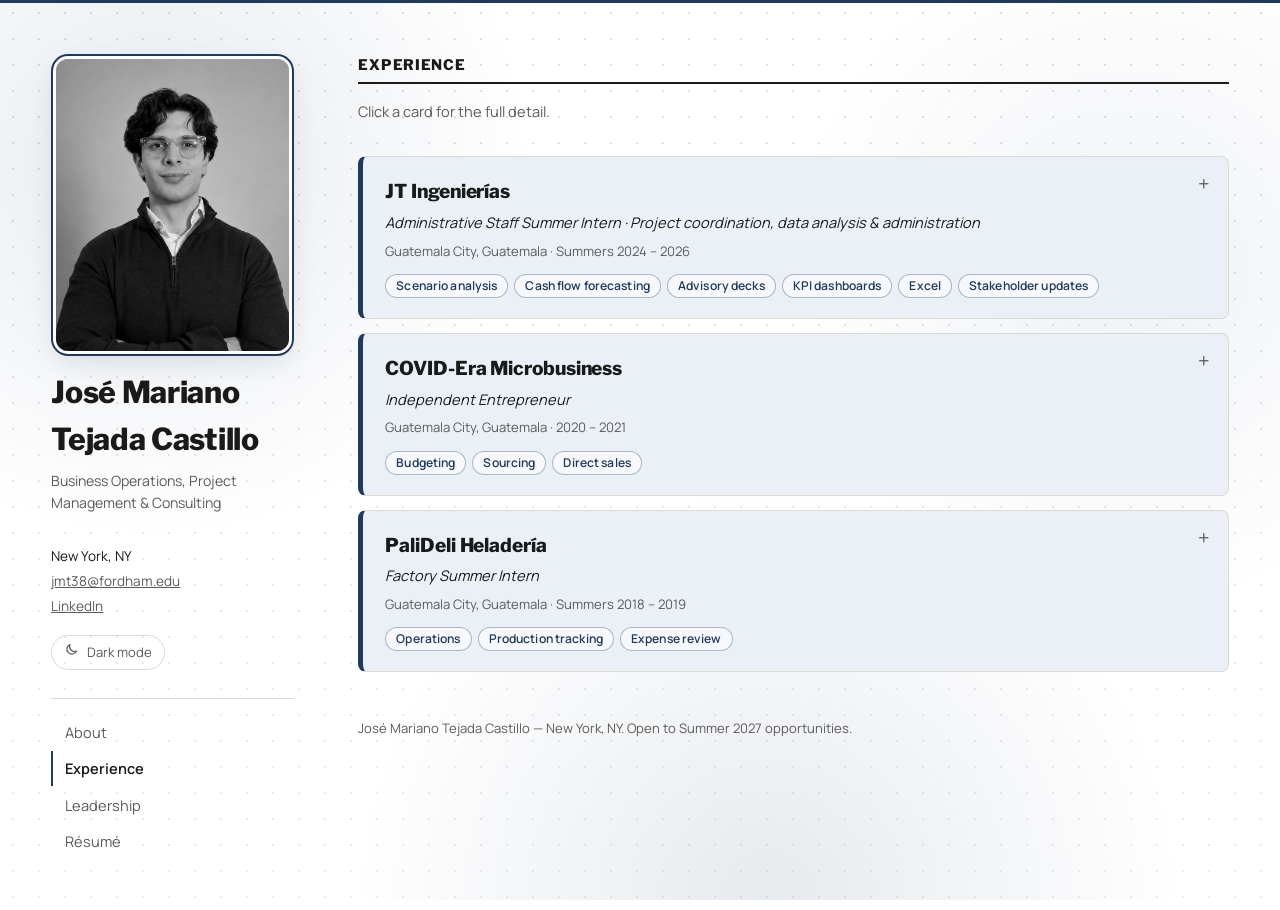
==== commit fcbabc6c: "JT: add scenario/sensitivity analysis, cash flow forecasts, advisory deck, KPI dashboards; reorder b" ====
--- a/experience.html
+++ b/experience.html
@@ -60,13 +60,15 @@
           <div class="entry-org">JT Ingenierías</div>
           <div class="entry-role">Administrative Staff Summer Intern · Project coordination, data analysis &amp; administration</div>
           <div class="entry-meta">Guatemala City, Guatemala · Summers 2024 – 2026</div>
-          <ul class="tags" aria-label="Skills"><li>Project reporting</li><li>Budget tracking</li><li>Excel</li><li>Site logistics</li><li>Stakeholder updates</li></ul>
+          <ul class="tags" aria-label="Skills"><li>Scenario analysis</li><li>Cash flow forecasting</li><li>Advisory decks</li><li>KPI dashboards</li><li>Excel</li><li>Stakeholder updates</li></ul>
         </summary>
         <div class="entry-body">
           <ul>
-          <li>Compiled progress and budget reports and ran Excel-based analysis for three sections of the Corredor Verde toll road development, a ~$65M infrastructure project, for the engineering and construction teams</li>
-          <li>Moved into on-site logistics and 3D-model review in the third summer, pulling project status directly from field operations rather than solely through desk-based reporting</li>
-          <li>Presented weekly project reports, compiled in PowerPoint, to my supervisor across all three summers to keep senior stakeholders informed</li>
+          <li>Contributed to feasibility, scenario, and sensitivity analyses and cash flow forecasts on the impact of delays and material prices (2026)</li>
+          <li>Helped prepare an investment advisory deck for my supervisors, contributing the analysis, slides, and written recommendations (2026)</li>
+          <li>Developed Excel project controls and KPI dashboards tracking progress and budget for three sections of the Corredor Verde toll road, a ~$65M infrastructure project</li>
+          <li>Presented weekly project reports in PowerPoint to my supervisor and senior stakeholders across all three summers</li>
+          <li>Coordinated on-site logistics and checked 3D project models against field conditions in the third summer, pulling status directly from the job site</li>
           </ul>
         </div>
       </details>
